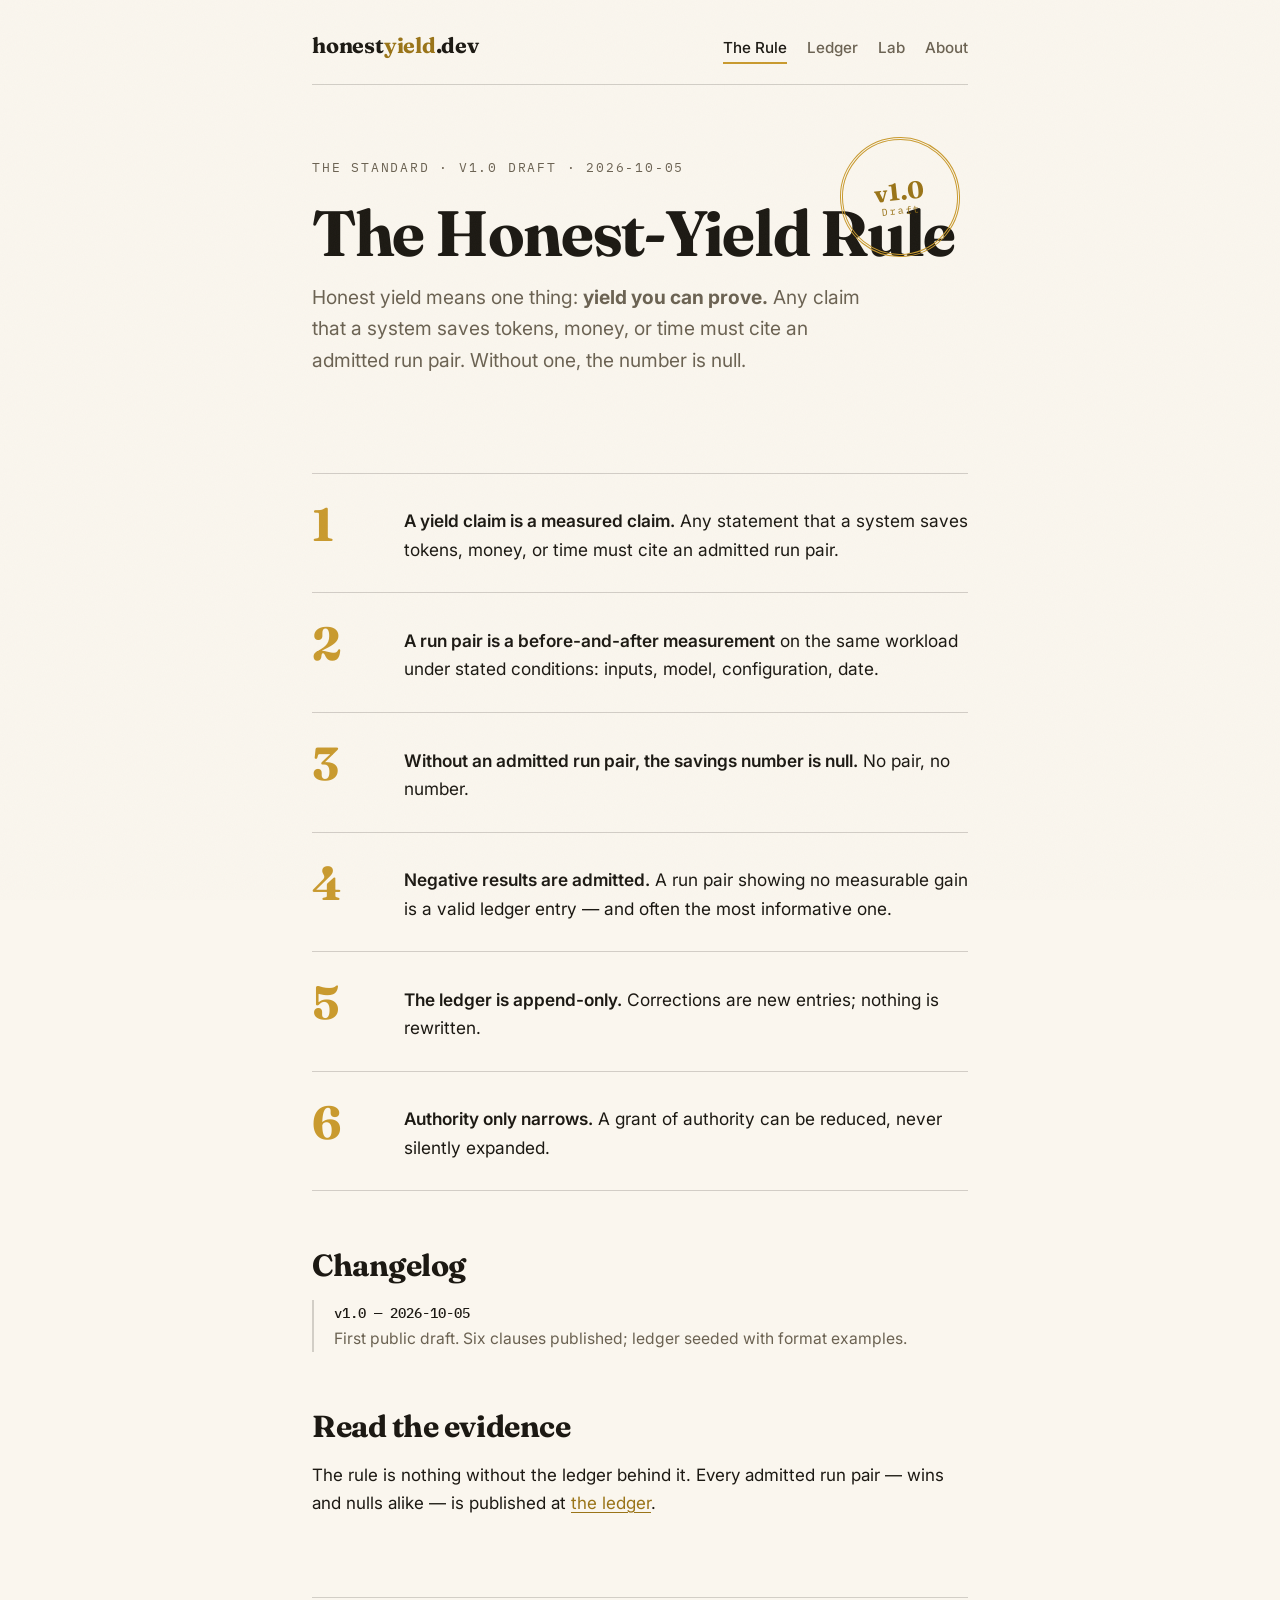
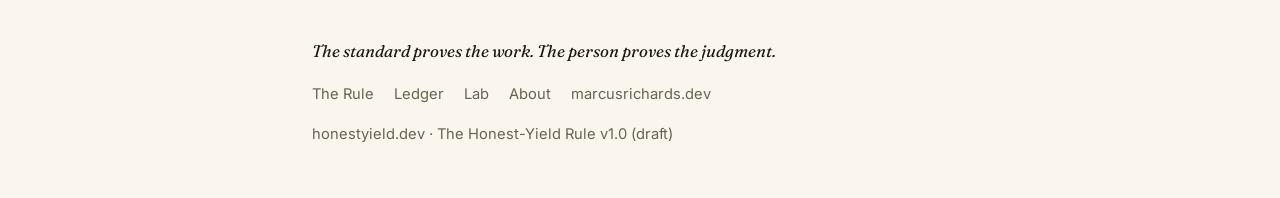
==== index.html @ 9dbd0604 "honestyield.dev v1: the Rule, ledger, lab, about — Warm Broadsheet" ====
<!DOCTYPE html>
<html lang="en">
<head>
<meta charset="utf-8">
<meta name="viewport" content="width=device-width, initial-scale=1">
<title>The Honest-Yield Rule — honestyield.dev</title>
<meta name="description" content="The canonical honest-yield rule: yield you can prove. No admitted run pair, no number.">
<link rel="preconnect" href="https://fonts.googleapis.com">
<link rel="preconnect" href="https://fonts.gstatic.com" crossorigin>
<link href="https://fonts.googleapis.com/css2?family=Fraunces:opsz,wght@9..144,500;9..144,700&family=Inter:wght@400;500;600&family=IBM+Plex+Mono:wght@400;500&display=swap" rel="stylesheet">
<link rel="stylesheet" href="styles.css">
</head>
<body>
<div class="wrap">

<header class="masthead">
  <a class="wordmark" href="index.html">honest<em>yield</em>.dev</a>
  <nav class="site" aria-label="Primary">
    <a href="index.html" aria-current="page">The Rule</a>
    <a href="ledger/index.html">Ledger</a>
    <a href="lab/index.html">Lab</a>
    <a href="about/index.html">About</a>
  </nav>
</header>

<main>
  <div class="hero">
    <div class="seal" aria-label="Version 1.0 draft"><strong>v1.0</strong><span>Draft</span></div>
    <p class="kicker">The standard · v1.0 draft · 2026-10-05</p>
    <h1>The Honest-Yield Rule</h1>
    <p class="lede">Honest yield means one thing: <strong>yield you can prove.</strong> Any claim that a system saves tokens, money, or time must cite an admitted run pair. Without one, the number is null.</p>
  </div>

  <ol class="clauses">
    <li><span class="n" aria-hidden="true">1</span><p><strong>A yield claim is a measured claim.</strong> Any statement that a system saves tokens, money, or time must cite an admitted run pair.</p></li>
    <li><span class="n" aria-hidden="true">2</span><p><strong>A run pair is a before-and-after measurement</strong> on the same workload under stated conditions: inputs, model, configuration, date.</p></li>
    <li><span class="n" aria-hidden="true">3</span><p><strong>Without an admitted run pair, the savings number is null.</strong> No pair, no number.</p></li>
    <li><span class="n" aria-hidden="true">4</span><p><strong>Negative results are admitted.</strong> A run pair showing no measurable gain is a valid ledger entry — and often the most informative one.</p></li>
    <li><span class="n" aria-hidden="true">5</span><p><strong>The ledger is append-only.</strong> Corrections are new entries; nothing is rewritten.</p></li>
    <li><span class="n" aria-hidden="true">6</span><p><strong>Authority only narrows.</strong> A grant of authority can be reduced, never silently expanded.</p></li>
  </ol>

  <h2>Changelog</h2>
  <ul class="changelog">
    <li><strong>v1.0 — 2026-10-05</strong><br>First public draft. Six clauses published; ledger seeded with format examples.</li>
  </ul>

  <h2>Read the evidence</h2>
  <p>The rule is nothing without the ledger behind it. Every admitted run pair — wins and nulls alike — is published at <a href="ledger/index.html">the ledger</a>.</p>
</main>

<footer class="site">
  <p class="creed">The standard proves the work. The person proves the judgment.</p>
  <nav aria-label="Footer">
    <a href="index.html">The Rule</a>
    <a href="ledger/index.html">Ledger</a>
    <a href="lab/index.html">Lab</a>
    <a href="about/index.html">About</a>
    <a href="https://marcusrichards.dev">marcusrichards.dev</a>
  </nav>
  <p>honestyield.dev · The Honest-Yield Rule v1.0 (draft)</p>
</footer>

</div>
</body>
</html>
---- styles.css ----
/* honestyield.dev — Warm Broadsheet v1.0
   Plain HTML + this one file. No frameworks. */

:root{
  --paper:#FAF6EE;
  --paper-2:#F3ECDC;
  --ink:#1C1913;
  --ink-soft:#6B6252;
  --gold:#C99A2E;
  --gold-deep:#9A7418;
  --clay:#B0714F;
  --hair:rgba(28,25,19,.18);
  --serif:"Fraunces",Georgia,"Times New Roman",serif;
  --sans:"Inter",-apple-system,"Segoe UI",Helvetica,Arial,sans-serif;
  --mono:"IBM Plex Mono",ui-monospace,SFMono-Regular,Menlo,monospace;
}

@media (prefers-color-scheme: dark){
  :root{
    --paper:#171410;
    --paper-2:#201B14;
    --ink:#EDE6D6;
    --ink-soft:#A89C84;
    --gold:#D9A93F;
    --gold-deep:#D9A93F;
    --clay:#C98F6B;
    --hair:rgba(237,230,214,.18);
  }
}

*{box-sizing:border-box}
html{scroll-behavior:smooth}
body{
  margin:0;
  background:var(--paper);
  color:var(--ink);
  font-family:var(--sans);
  font-size:1.0625rem;
  line-height:1.65;
  -webkit-font-smoothing:antialiased;
}
/* whisper of paper grain */
body::before{
  content:"";position:fixed;inset:0;pointer-events:none;opacity:.05;z-index:50;
  background-image:url("data:image/svg+xml,%3Csvg xmlns='http://www.w3.org/2000/svg' width='120' height='120'%3E%3Cfilter id='n'%3E%3CfeTurbulence type='fractalNoise' baseFrequency='0.9' numOctaves='2'/%3E%3C/filter%3E%3Crect width='120' height='120' filter='url(%23n)' opacity='0.6'/%3E%3C/svg%3E");
}

.wrap{max-width:44rem;margin:0 auto;padding:0 1.5rem}
::selection{background:var(--gold);color:var(--paper)}

/* ---------- masthead ---------- */
.masthead{
  display:flex;align-items:baseline;justify-content:space-between;gap:1rem;
  padding:1.75rem 0 1.25rem;border-bottom:1px solid var(--hair);
}
.wordmark{
  font-family:var(--serif);font-weight:700;font-size:1.35rem;letter-spacing:-.01em;
  color:var(--ink);text-decoration:none;
}
.wordmark em{font-style:normal;color:var(--gold-deep)}
nav.site{display:flex;gap:1.25rem;flex-wrap:wrap}
nav.site a{
  color:var(--ink-soft);text-decoration:none;font-size:.95rem;font-weight:500;
  padding-bottom:.15rem;border-bottom:2px solid transparent;
  transition:color .15s ease,border-color .15s ease;
}
nav.site a:hover{color:var(--ink)}
nav.site a[aria-current="page"]{color:var(--ink);border-color:var(--gold)}

/* ---------- hero / rule ---------- */
.hero{padding:4.5rem 0 3rem;text-align:left;position:relative}
.kicker{
  font-family:var(--mono);font-size:.8rem;letter-spacing:.14em;text-transform:uppercase;
  color:var(--ink-soft);margin:0 0 1.25rem;
}
h1{
  font-family:var(--serif);font-weight:700;letter-spacing:-.02em;
  font-size:clamp(2.6rem,6vw,4rem);line-height:1.05;margin:0 0 1rem;
}
.lede{font-size:1.2rem;color:var(--ink-soft);max-width:36rem;margin:0}

.seal{
  position:absolute;top:3.2rem;right:.5rem;
  width:7.5rem;height:7.5rem;border-radius:50%;
  border:3px double var(--gold);color:var(--gold-deep);
  display:flex;flex-direction:column;align-items:center;justify-content:center;
  transform:rotate(-6deg);text-align:center;line-height:1.15;
  font-family:var(--mono);user-select:none;
}
.seal strong{font-family:var(--serif);font-size:1.5rem;font-weight:700}
.seal span{font-size:.62rem;letter-spacing:.18em}
@media (max-width:40rem){.seal{position:static;margin:0 0 1.5rem;transform:rotate(-6deg)}}

/* ---------- clauses ---------- */
.clauses{list-style:none;margin:3rem 0;padding:0;border-top:1px solid var(--hair)}
.clauses li{
  display:grid;grid-template-columns:4.5rem 1fr;gap:1.25rem;align-items:start;
  padding:1.75rem 0;border-bottom:1px solid var(--hair);
}
.clauses .n{
  font-family:var(--serif);font-weight:700;font-size:2.9rem;line-height:1;
  color:var(--gold);font-variant-numeric:tabular-nums;
}
.clauses p{margin:.35rem 0 0;font-size:1.08rem}
.clauses p strong{font-weight:600}

h2{
  font-family:var(--serif);font-weight:700;letter-spacing:-.015em;
  font-size:1.9rem;margin:3.5rem 0 1rem;line-height:1.2;
}
h3{font-family:var(--serif);font-size:1.3rem;margin:0}

.changelog{list-style:none;margin:1rem 0 0;padding:0 0 0 1.25rem;border-left:2px solid var(--hair)}
.changelog li{margin:0 0 1rem;font-size:.98rem;color:var(--ink-soft)}
.changelog li strong{color:var(--ink);font-family:var(--mono);font-size:.85rem;font-weight:500}

/* ---------- ledger ---------- */
.ledger-note{
  border:1px solid var(--hair);border-left:3px solid var(--gold);
  background:var(--paper-2);padding:1rem 1.25rem;font-size:.95rem;color:var(--ink-soft);
  margin:2rem 0 2.5rem;
}
.entry{border-top:1px solid var(--hair);padding:2rem 0}
.entry:last-of-type{border-bottom:1px solid var(--hair)}
.entry-head{display:flex;align-items:center;justify-content:space-between;gap:1rem;margin-bottom:.35rem}
.workload{font-family:var(--mono);font-size:.85rem;color:var(--ink-soft);margin:.25rem 0 1.25rem}
.figures{
  display:grid;grid-template-columns:repeat(auto-fit,minmax(8rem,1fr));gap:1rem;
  margin:0 0 1.25rem;padding:1.1rem 1.25rem;background:var(--paper-2);
  border:1px solid var(--hair);
}
.figures div{margin:0}
.figures dt{font-size:.72rem;letter-spacing:.12em;text-transform:uppercase;color:var(--ink-soft);margin-bottom:.3rem}
.figures dd{
  margin:0;font-family:var(--mono);font-size:1.25rem;font-weight:500;
  font-variant-numeric:tabular-nums;
}
.figures dd.delta{color:var(--gold-deep)}
.figures dd.zero{color:var(--clay)}
.conditions{font-size:.92rem;color:var(--ink-soft);margin:0}
.stamp{
  display:inline-block;font-family:var(--mono);font-size:.72rem;font-weight:500;
  letter-spacing:.16em;text-transform:uppercase;white-space:nowrap;
  border:2px solid var(--gold);color:var(--gold-deep);border-radius:.25rem;
  padding:.3rem .7rem;transform:rotate(-3deg);
}
.stamp.clay{border-color:var(--clay);color:var(--clay);transform:rotate(2deg)}
.stamp.ghost{border-color:var(--hair);color:var(--ink-soft);transform:rotate(-2deg)}

/* ---------- lab / about ---------- */
.prose p{margin:0 0 1.25rem}
.instrument{
  border-top:1px solid var(--hair);padding:1.5rem 0;
}
.instrument:last-of-type{border-bottom:1px solid var(--hair)}
.instrument p{margin:.5rem 0 0;color:var(--ink-soft)}

a{color:var(--gold-deep);text-underline-offset:.2em}
a:hover{color:var(--ink)}

/* ---------- footer ---------- */
footer.site{
  margin-top:5rem;padding:2.5rem 0 3rem;border-top:1px solid var(--hair);
  color:var(--ink-soft);font-size:.92rem;
}
footer.site .creed{font-family:var(--serif);font-style:italic;font-size:1.05rem;color:var(--ink);margin:0 0 1rem}
footer.site nav{display:flex;gap:1.25rem;flex-wrap:wrap;margin-bottom:1rem}
footer.site nav a{color:var(--ink-soft);text-decoration:none}
footer.site nav a:hover{color:var(--ink)}
footer.site p{margin:.25rem 0}

/* ---------- motion ---------- */
@keyframes rise{from{opacity:0;transform:translateY(10px)}to{opacity:1;transform:none}}
.hero,.clauses,.entry,.prose{animation:rise .5s ease both}
.entry:nth-of-type(2){animation-delay:.08s}
@media (prefers-reduced-motion:reduce){
  *,*::before,*::after{animation:none!important;transition:none!important}
  html{scroll-behavior:auto}
}

/* ---------- print ---------- */
@media print{
  body::before,.seal,nav.site{display:none}
  body{background:#fff;color:#000;font-size:11pt}
  .wrap{max-width:100%}
  a{color:#000;text-decoration:none}
  .hero{padding:1rem 0}
  footer.site{margin-top:2rem}
}
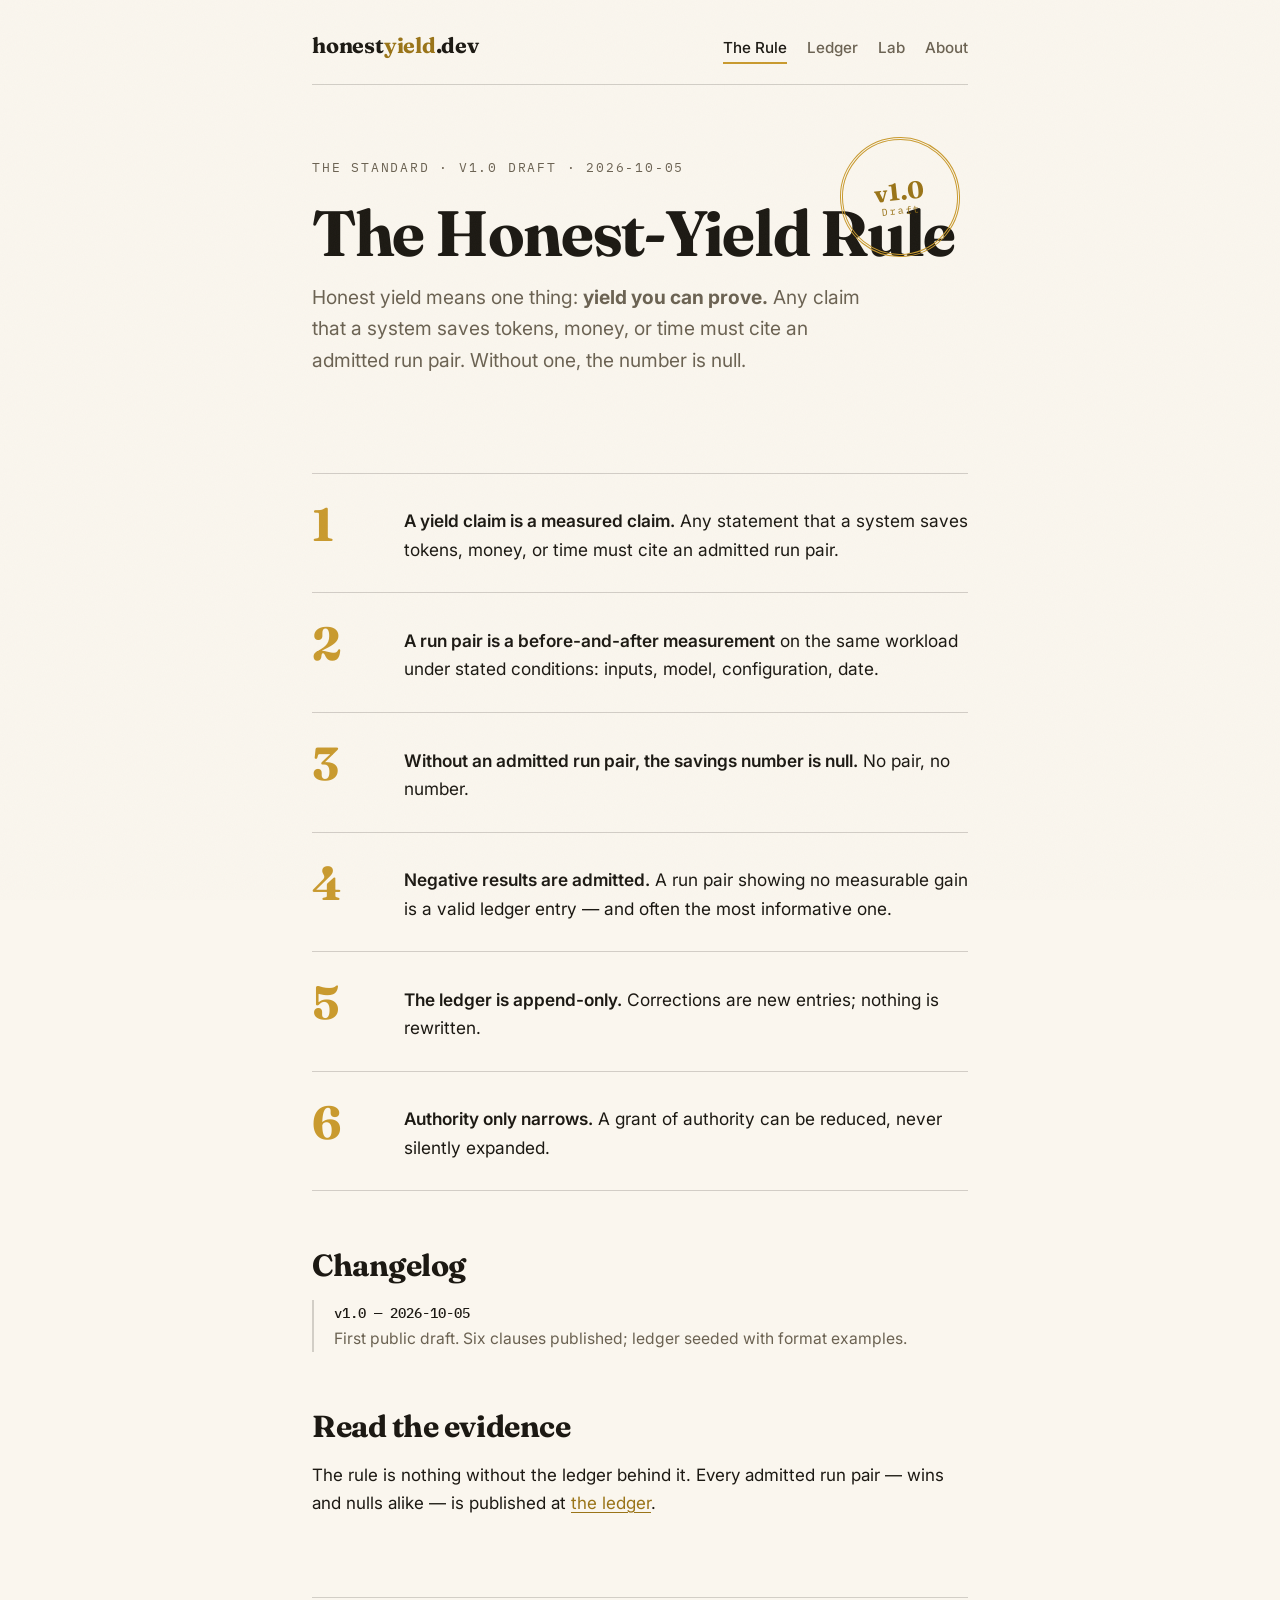
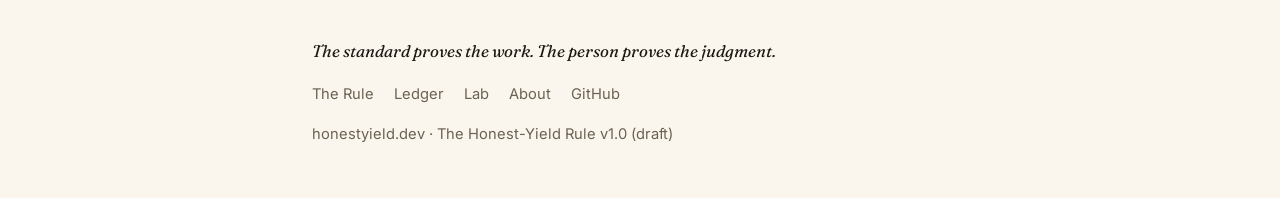
==== commit 08e05311: "Point visitor links at the GitHub profile while the site is offline" ====
--- a/index.html
+++ b/index.html
@@ -56,7 +56,7 @@
     <a href="ledger/index.html">Ledger</a>
     <a href="lab/index.html">Lab</a>
     <a href="about/index.html">About</a>
-    <a href="https://marcusrichards.dev">marcusrichards.dev</a>
+    <a href="https://github.com/marsojuji-cmyk">GitHub</a>
   </nav>
   <p>honestyield.dev · The Honest-Yield Rule v1.0 (draft)</p>
 </footer>
